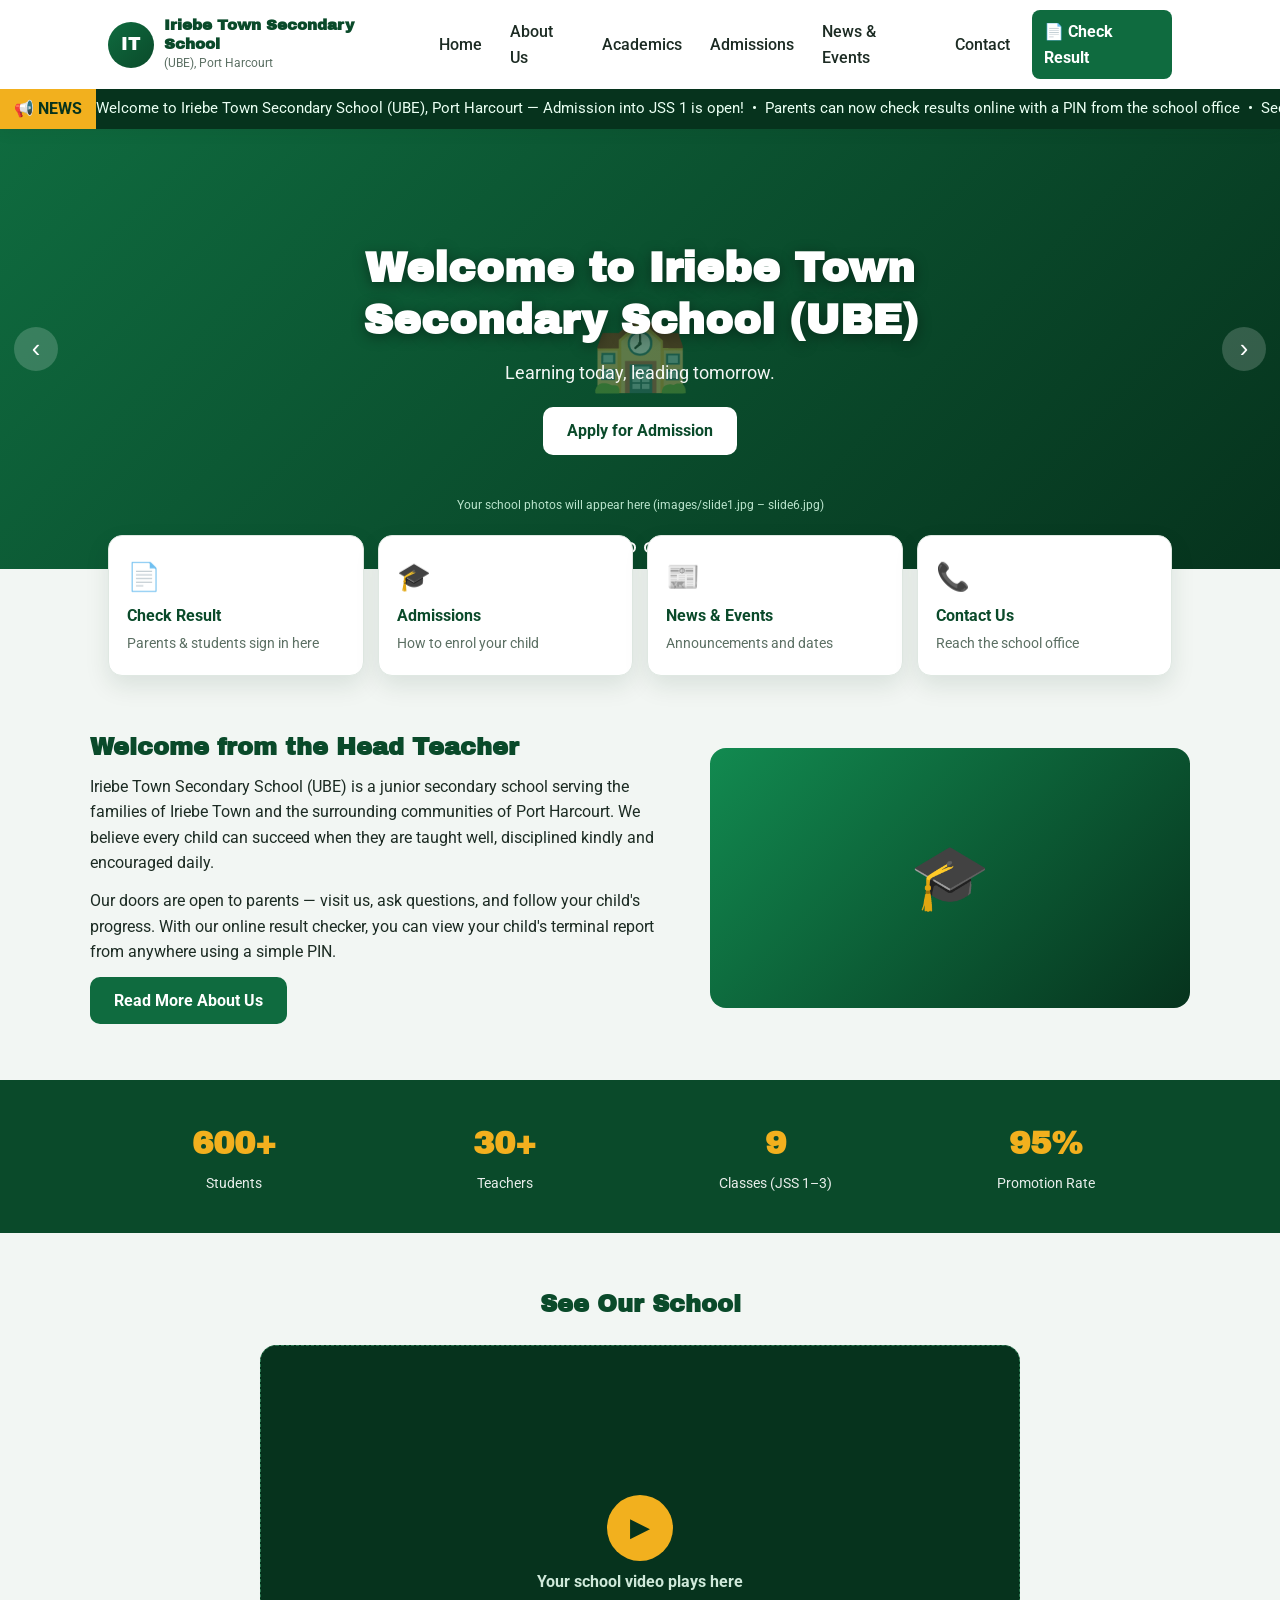
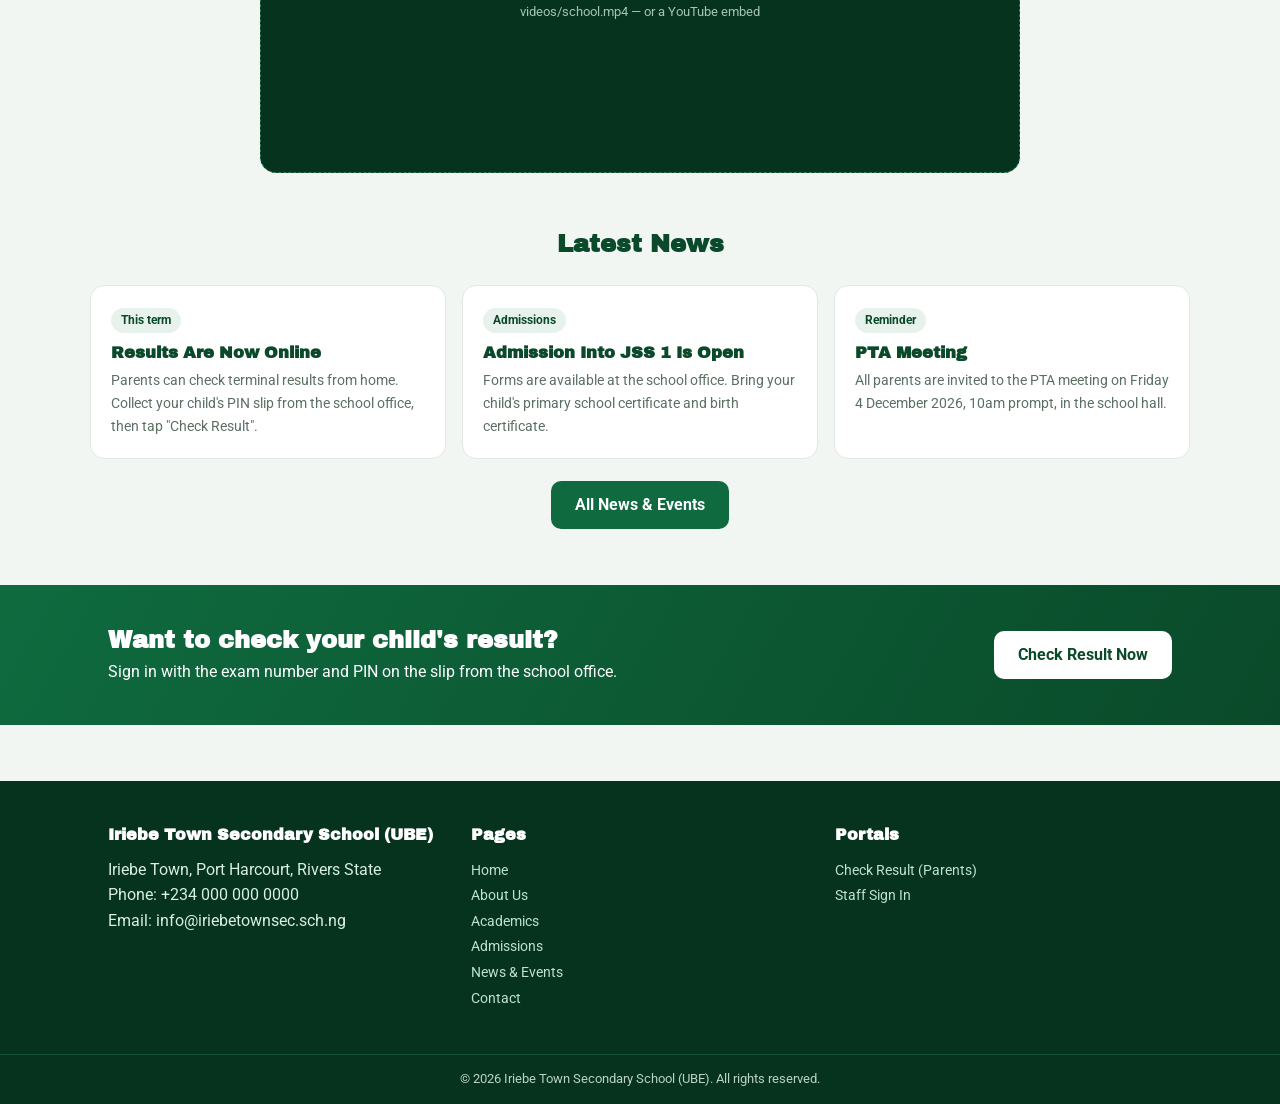
==== index.html @ 444a27a3 "Add files via upload" ====
<!DOCTYPE html>
<html lang="en">
<head>
<meta charset="UTF-8">
<meta name="viewport" content="width=device-width, initial-scale=1.0">
<title>Iriebe Town Secondary School (UBE) — Website Preview</title>
<link href="https://fonts.googleapis.com/css2?family=Archivo+Black&family=Roboto:wght@400;500;700&display=swap" rel="stylesheet">
<style>
  :root{
    --green:#0f6b3f; --green-dark:#0a4a2a; --green-deep:#06331d;
    --gold:#f2b01e; --ink:#1c2b23; --bg:#f2f6f3; --card:#ffffff;
    --muted:#5b6f63; --line:#dfe8e2;
  }
  *{margin:0;padding:0;box-sizing:border-box}
  html{scroll-behavior:smooth}
  body{font-family:'Roboto',sans-serif;background:var(--bg);color:var(--ink);line-height:1.6}
  img{max-width:100%}
  .wrap{max-width:1100px;margin:0 auto;padding:0 18px}
  h1,h2,h3,.brand-name strong{font-family:'Archivo Black',sans-serif;line-height:1.25}
  .btn{display:inline-block;background:var(--green);color:#fff;text-decoration:none;padding:11px 24px;border-radius:10px;font-weight:700;border:none;cursor:pointer;font-size:1rem;transition:.2s}
  .btn:hover{background:var(--green-dark);transform:translateY(-1px)}
  .btn-light{background:#fff;color:var(--green-dark)}
  .btn-light:hover{background:var(--gold);color:var(--green-deep)}
  .center{text-align:center}

  /* ---------- HEADER ---------- */
  .site-header{position:sticky;top:0;z-index:50;background:#fff;box-shadow:0 2px 14px rgba(6,51,29,.10)}
  .header-row{display:flex;align-items:center;justify-content:space-between;gap:14px;padding-top:10px;padding-bottom:10px}
  .brand{display:flex;align-items:center;gap:10px;text-decoration:none;color:var(--ink)}
  .brand-logo{width:46px;height:46px;border-radius:50%;background:linear-gradient(135deg,var(--green),var(--green-dark));display:flex;align-items:center;justify-content:center;color:#fff;font-family:'Archivo Black';font-size:1.1rem;flex:0 0 46px}
  .brand-name{display:flex;flex-direction:column}
  .brand-name strong{font-size:.95rem;color:var(--green-dark)}
  .brand-name span{font-size:.72rem;color:var(--muted)}

  /* three lines button */
  .nav-toggle{display:none;width:44px;height:44px;border:1px solid var(--line);border-radius:10px;background:#fff;cursor:pointer;padding:11px 10px}
  .nav-toggle span{display:block;height:3px;background:var(--green-dark);border-radius:3px;margin:5px 0;transition:.3s}
  .nav-toggle.open span:nth-child(1){transform:translateY(8px) rotate(45deg)}
  .nav-toggle.open span:nth-child(2){opacity:0}
  .nav-toggle.open span:nth-child(3){transform:translateY(-8px) rotate(-45deg)}

  .site-nav ul{display:flex;list-style:none;gap:4px;align-items:center}
  .site-nav a{display:block;text-decoration:none;color:var(--ink);font-weight:500;padding:9px 12px;border-radius:8px;transition:.15s}
  .site-nav a:hover{background:#e8f2ec;color:var(--green-dark)}
  .site-nav a.active{color:var(--green);font-weight:700}
  .site-nav a.nav-result{background:var(--green);color:#fff;font-weight:700;margin-left:6px}
  .site-nav a.nav-result:hover{background:var(--green-dark)}

  @media (max-width:920px){
    .nav-toggle{display:block}
    .site-nav{position:absolute;left:0;right:0;top:100%;background:#fff;border-top:1px solid var(--line);
      box-shadow:0 18px 30px rgba(6,51,29,.15);display:none}
    .site-nav.open{display:block}
    .site-nav ul{flex-direction:column;align-items:stretch;padding:10px 14px 16px}
    .site-nav a{padding:13px 12px;border-bottom:1px solid #eef3f0;font-size:1.05rem}
    .site-nav a.nav-result{margin:10px 0 0;text-align:center}
  }

  /* ---------- TICKER ---------- */
  .ticker{display:flex;align-items:center;background:var(--green-deep);color:#eafff3;overflow:hidden}
  .ticker-label{background:var(--gold);color:var(--green-deep);font-weight:700;padding:7px 14px;flex:0 0 auto}
  .ticker-track{white-space:nowrap;overflow:hidden;flex:1}
  .ticker-track span{display:inline-block;padding:7px 0;animation:tick 26s linear infinite;font-size:.92rem}
  @keyframes tick{0%{transform:translateX(100%)}100%{transform:translateX(-100%)}}

  /* ---------- SLIDER ---------- */
  .slider{position:relative;height:440px;overflow:hidden}
  .slide{position:absolute;inset:0;opacity:0;transition:opacity .8s;display:flex;align-items:center;justify-content:center;text-align:center}
  .slide.is-on{opacity:1;z-index:2}
  .slide .ph{position:absolute;inset:0;display:flex;align-items:center;justify-content:center;font-size:5rem;opacity:.35}
  .slide:nth-child(1){background:linear-gradient(135deg,#0f6b3f,#06331d)}
  .slide:nth-child(2){background:linear-gradient(135deg,#128a50,#0a4a2a)}
  .slide:nth-child(3){background:linear-gradient(135deg,#0a4a2a,#06331d)}
  .slide:nth-child(4){background:linear-gradient(135deg,#16a35e,#0f6b3f)}
  .slide:nth-child(5){background:linear-gradient(135deg,#0f6b3f,#0a4a2a)}
  .slide:nth-child(6){background:linear-gradient(135deg,#06331d,#0f6b3f)}
  .slide-caption{position:relative;z-index:3;color:#fff;padding:0 22px;max-width:760px}
  .slide-caption h1{font-size:clamp(1.5rem,4vw,2.6rem);text-shadow:0 3px 14px rgba(0,0,0,.4)}
  .slide-caption p{margin:12px 0 20px;font-size:1.1rem;opacity:.95}
  .slide-hint{position:absolute;bottom:54px;left:0;right:0;text-align:center;color:#d9ffe9;font-size:.72rem;z-index:3;opacity:.85}
  .slide-prev,.slide-next{position:absolute;top:50%;transform:translateY(-50%);z-index:4;width:44px;height:44px;border-radius:50%;border:none;background:rgba(255,255,255,.18);color:#fff;font-size:1.6rem;cursor:pointer}
  .slide-prev:hover,.slide-next:hover{background:rgba(255,255,255,.35)}
  .slide-prev{left:14px}.slide-next{right:14px}
  .slide-dots{position:absolute;bottom:16px;left:0;right:0;display:flex;gap:8px;justify-content:center;z-index:4}
  .slide-dots button{width:11px;height:11px;border-radius:50%;border:2px solid #fff;background:transparent;cursor:pointer}
  .slide-dots button.on{background:var(--gold);border-color:var(--gold)}

  /* ---------- QUICK ACTIONS ---------- */
  .quick-actions{display:grid;grid-template-columns:repeat(auto-fit,minmax(220px,1fr));gap:14px;margin:-34px auto 0;position:relative;z-index:5}
  .qa-card{background:var(--card);border:1px solid var(--line);border-radius:14px;padding:20px 18px;text-decoration:none;color:var(--ink);display:flex;flex-direction:column;gap:4px;box-shadow:0 10px 24px rgba(6,51,29,.10);transition:.2s}
  .qa-card:hover{transform:translateY(-4px);border-color:var(--green)}
  .qa-icon{font-size:1.7rem}
  .qa-card strong{color:var(--green-dark)}
  .qa-card span:last-child{font-size:.85rem;color:var(--muted)}

  /* ---------- SECTIONS ---------- */
  .section{padding:56px 0}
  .section-title{text-align:center;color:var(--green-dark);margin-bottom:26px;font-size:1.5rem}
  .two-col{display:grid;grid-template-columns:1.1fr .9fr;gap:34px;align-items:center}
  @media(max-width:820px){.two-col{grid-template-columns:1fr}}
  .col-text h2{color:var(--green-dark);margin-bottom:12px}
  .col-text p{margin-bottom:12px}
  .col-media{background:linear-gradient(135deg,#128a50,#06331d);border-radius:16px;min-height:260px;display:flex;align-items:center;justify-content:center;font-size:4rem;color:#fff}

  .stats-band{background:var(--green-dark);color:#fff;padding:38px 0}
  .stats-grid{display:grid;grid-template-columns:repeat(auto-fit,minmax(160px,1fr));gap:18px;text-align:center}
  .stat b{display:block;font-family:'Archivo Black';font-size:2rem;color:var(--gold)}
  .stat span{font-size:.9rem;opacity:.9}

  .video-box{max-width:760px;margin:0 auto;background:#06331d;border-radius:16px;aspect-ratio:16/9;display:flex;flex-direction:column;align-items:center;justify-content:center;color:#cfe9da;gap:8px;border:1px dashed #2c7a52}
  .video-box .play{width:66px;height:66px;border-radius:50%;background:var(--gold);color:var(--green-deep);display:flex;align-items:center;justify-content:center;font-size:1.6rem}

  .news-grid{display:grid;grid-template-columns:repeat(auto-fit,minmax(260px,1fr));gap:16px;margin-bottom:22px}
  .news-card{background:var(--card);border:1px solid var(--line);border-radius:14px;padding:20px}
  .news-date{display:inline-block;background:#e8f2ec;color:var(--green-dark);font-size:.75rem;font-weight:700;padding:3px 10px;border-radius:20px;margin-bottom:10px}
  .news-card h3{color:var(--green-dark);font-size:1.02rem;margin-bottom:6px}
  .news-card p{font-size:.9rem;color:var(--muted)}

  .cta-band{background:linear-gradient(120deg,var(--green),var(--green-dark));color:#fff;padding:40px 0}
  .cta-row{display:flex;flex-wrap:wrap;align-items:center;justify-content:space-between;gap:18px}
  .cta-row h2{margin-bottom:4px}

  /* ---------- INNER PAGES ---------- */
  .page-hero{background:linear-gradient(135deg,var(--green),var(--green-deep));color:#fff;padding:52px 0;text-align:center}
  .page-hero h1{font-size:clamp(1.4rem,3.4vw,2.1rem)}
  .page-hero p{opacity:.92;margin-top:8px}
  .card{background:var(--card);border:1px solid var(--line);border-radius:14px;padding:24px;margin-bottom:16px}
  .card h3{color:var(--green-dark);margin-bottom:8px}
  .grid-3{display:grid;grid-template-columns:repeat(auto-fit,minmax(250px,1fr));gap:16px}
  .list-check{list-style:none}
  .list-check li{padding:7px 0 7px 30px;position:relative;border-bottom:1px dashed var(--line)}
  .list-check li::before{content:"✔";position:absolute;left:0;color:var(--green);font-weight:700}
  .step{display:flex;gap:14px;margin-bottom:16px}
  .step b{flex:0 0 38px;height:38px;border-radius:50%;background:var(--green);color:#fff;display:flex;align-items:center;justify-content:center;font-family:'Archivo Black'}
  .form-row{margin-bottom:12px}
  .form-row label{display:block;font-weight:700;font-size:.85rem;margin-bottom:4px;color:var(--green-dark)}
  .form-row input,.form-row textarea,.form-row select{width:100%;padding:11px 12px;border:1px solid var(--line);border-radius:10px;font:inherit;background:#fff}
  .form-row input:focus,.form-row textarea:focus{outline:2px solid var(--green)}

  /* ---------- RESULT DEMO ---------- */
  .demo-badge{display:inline-block;background:var(--gold);color:var(--green-deep);font-weight:700;font-size:.72rem;padding:3px 12px;border-radius:20px;letter-spacing:.06em;margin-bottom:10px}
  .login-card{max-width:430px;margin:0 auto;background:#fff;border:1px solid var(--line);border-radius:16px;padding:30px;box-shadow:0 14px 34px rgba(6,51,29,.12)}
  .login-card h2{color:var(--green-dark);text-align:center;margin-bottom:4px}
  .login-card .sub{text-align:center;color:var(--muted);font-size:.88rem;margin-bottom:18px}
  .tabs{display:flex;background:#e8f2ec;border-radius:10px;padding:4px;margin-bottom:18px}
  .tabs button{flex:1;border:none;background:transparent;padding:9px;border-radius:8px;font-weight:700;cursor:pointer;color:var(--muted)}
  .tabs button.on{background:#fff;color:var(--green-dark);box-shadow:0 2px 6px rgba(0,0,0,.08)}

  .slip{max-width:760px;margin:0 auto;background:#fff;border:1px solid var(--line);border-radius:10px;padding:34px;box-shadow:0 14px 34px rgba(6,51,29,.10)}
  .slip-head{text-align:center;border-bottom:3px double var(--green-dark);padding-bottom:14px;margin-bottom:14px}
  .slip-head .logo{width:58px;height:58px;border-radius:50%;background:linear-gradient(135deg,var(--green),var(--green-dark));color:#fff;display:flex;align-items:center;justify-content:center;font-family:'Archivo Black';margin:0 auto 8px}
  .slip-head h2{color:var(--green-dark);font-size:1.15rem}
  .slip-head p{font-size:.82rem;color:var(--muted)}
  .slip-meta{display:flex;flex-wrap:wrap;gap:6px 26px;font-size:.92rem;margin-bottom:14px}
  .slip table{width:100%;border-collapse:collapse;font-size:.9rem}
  .slip th,.slip td{border:1px solid var(--line);padding:8px 9px;text-align:center}
  .slip th{background:var(--green-dark);color:#fff;font-weight:700}
  .slip td.subj{text-align:left}
  .grade{font-weight:700;border-radius:6px;padding:2px 9px;color:#fff;font-size:.8rem}
  .gA{background:#0f6b3f}.gB{background:#2c8a4d}.gC{background:#c9930a}.gE{background:#d97b29}.gF{background:#c0392b}
  .slip-total td{background:#eef6f1;font-weight:700}
  .slip-key{font-size:.72rem;color:var(--muted);margin-top:10px}
  .slip-sig{display:flex;justify-content:space-between;gap:18px;margin-top:52px;text-align:center;font-size:.8rem}
  .slip-sig div{flex:1}
  .slip-sig i{display:block;border-top:1px solid #333;margin-bottom:4px}
  .pdf-note{max-width:760px;margin:14px auto 0;background:#fff8e6;border:1px solid #f0d98c;color:#7a5b00;border-radius:10px;padding:12px 16px;font-size:.85rem}

  /* ---------- FOOTER ---------- */
  .site-footer{background:var(--green-deep);color:#d9efe2;margin-top:56px}
  .footer-grid{display:grid;grid-template-columns:repeat(auto-fit,minmax(230px,1fr));gap:26px;padding:44px 18px}
  .site-footer h3{color:#fff;font-size:1rem;margin-bottom:12px}
  .footer-links{list-style:none}
  .footer-links a{color:#bfe3cf;text-decoration:none;font-size:.9rem}
  .footer-links a:hover{color:var(--gold)}
  .site-footer a{color:#bfe3cf}
  .footer-base{border-top:1px solid #14573a;padding:14px 18px;text-align:center;font-size:.8rem;opacity:.85}

  .page{display:none}
  .page.on{display:block;animation:fade .35s}
  @keyframes fade{from{opacity:0;transform:translateY(8px)}to{opacity:1;transform:none}}

  @media print{
    .site-header,.site-footer,.cta-band,.no-print,.page-hero,.login-card,.pdf-note{display:none!important}
    body{background:#fff}
    .slip{box-shadow:none;border:none}
  }
</style>
</head>
<body>

<!-- ================= HEADER + MENU ================= -->
<header class="site-header">
  <div class="wrap header-row">
    <a class="brand" href="#home" onclick="go('home');return false;">
      <span class="brand-logo">IT</span>
      <span class="brand-name"><strong>Iriebe Town Secondary School</strong><span>(UBE), Port Harcourt</span></span>
    </a>
    <button class="nav-toggle" id="navToggle" aria-label="Open menu"><span></span><span></span><span></span></button>
    <nav class="site-nav" id="siteNav">
      <ul>
        <li><a href="#home" data-pg="home" onclick="go('home');return false;">Home</a></li>
        <li><a href="#about" data-pg="about" onclick="go('about');return false;">About Us</a></li>
        <li><a href="#academics" data-pg="academics" onclick="go('academics');return false;">Academics</a></li>
        <li><a href="#admissions" data-pg="admissions" onclick="go('admissions');return false;">Admissions</a></li>
        <li><a href="#news" data-pg="news" onclick="go('news');return false;">News &amp; Events</a></li>
        <li><a href="#contact" data-pg="contact" onclick="go('contact');return false;">Contact</a></li>
        <li><a class="nav-result" href="#result" onclick="go('result');return false;">📄 Check Result</a></li>
      </ul>
    </nav>
  </div>
  <div class="ticker">
    <span class="ticker-label">📢 NEWS</span>
    <div class="ticker-track"><span>Welcome to Iriebe Town Secondary School (UBE), Port Harcourt — Admission into JSS 1 is open! &nbsp;•&nbsp; Parents can now check results online with a PIN from the school office &nbsp;•&nbsp; Second term begins Monday 12 January 2027 &nbsp;•&nbsp; PTA meeting holds Friday 4 December 2026, 10am prompt.</span></div>
  </div>
</header>

<!-- ================= PAGE: HOME ================= -->
<main class="page on" id="pg-home">
  <section class="slider" id="slider">
    <div class="slide is-on"><div class="ph">🏫</div>
      <div class="slide-caption"><h1>Welcome to Iriebe Town Secondary School (UBE)</h1><p>Learning today, leading tomorrow.</p><a class="btn btn-light" href="#" onclick="go('admissions');return false;">Apply for Admission</a></div>
    </div>
    <div class="slide"><div class="ph">📚</div>
      <div class="slide-caption"><h1>Quality Junior Secondary Education</h1><p>Caring teachers, disciplined students, strong results.</p><a class="btn btn-light" href="#" onclick="go('about');return false;">About Our School</a></div>
    </div>
    <div class="slide"><div class="ph">📄</div>
      <div class="slide-caption"><h1>Check Results Online</h1><p>Parents: sign in with your child's exam number and PIN.</p><a class="btn btn-light" href="#" onclick="go('result');return false;">Check Result</a></div>
    </div>
    <div class="slide"><div class="ph">🧒🏾</div>
      <div class="slide-caption"><h1>Every Child Matters</h1><p>A safe, friendly place to learn and grow.</p><a class="btn btn-light" href="#" onclick="go('academics');return false;">Our Classes</a></div>
    </div>
    <div class="slide"><div class="ph">📰</div>
      <div class="slide-caption"><h1>News &amp; Events</h1><p>See what is happening in school this term.</p><a class="btn btn-light" href="#" onclick="go('news');return false;">Latest News</a></div>
    </div>
    <div class="slide"><div class="ph">📞</div>
      <div class="slide-caption"><h1>Talk to Us</h1><p>Questions? Visit or message the school office.</p><a class="btn btn-light" href="#" onclick="go('contact');return false;">Contact Us</a></div>
    </div>
    <button class="slide-prev" onclick="slideMove(-1)">‹</button>
    <button class="slide-next" onclick="slideMove(1)">›</button>
    <div class="slide-hint">Your school photos will appear here (images/slide1.jpg – slide6.jpg)</div>
    <div class="slide-dots" id="dots"></div>
  </section>

  <section class="quick-actions wrap">
    <a class="qa-card" href="#" onclick="go('result');return false;"><span class="qa-icon">📄</span><strong>Check Result</strong><span>Parents &amp; students sign in here</span></a>
    <a class="qa-card" href="#" onclick="go('admissions');return false;"><span class="qa-icon">🎓</span><strong>Admissions</strong><span>How to enrol your child</span></a>
    <a class="qa-card" href="#" onclick="go('news');return false;"><span class="qa-icon">📰</span><strong>News &amp; Events</strong><span>Announcements and dates</span></a>
    <a class="qa-card" href="#" onclick="go('contact');return false;"><span class="qa-icon">📞</span><strong>Contact Us</strong><span>Reach the school office</span></a>
  </section>

  <section class="section wrap two-col">
    <div class="col-text">
      <h2>Welcome from the Head Teacher</h2>
      <p>Iriebe Town Secondary School (UBE) is a junior secondary school serving the families of Iriebe Town and the surrounding communities of Port Harcourt. We believe every child can succeed when they are taught well, disciplined kindly and encouraged daily.</p>
      <p>Our doors are open to parents — visit us, ask questions, and follow your child's progress. With our online result checker, you can view your child's terminal report from anywhere using a simple PIN.</p>
      <a class="btn" href="#" onclick="go('about');return false;">Read More About Us</a>
    </div>
    <div class="col-media">🎓</div>
  </section>

  <section class="stats-band">
    <div class="wrap stats-grid">
      <div class="stat"><b>600+</b><span>Students</span></div>
      <div class="stat"><b>30+</b><span>Teachers</span></div>
      <div class="stat"><b>9</b><span>Classes (JSS 1–3)</span></div>
      <div class="stat"><b>95%</b><span>Promotion Rate</span></div>
    </div>
  </section>

  <section class="section wrap">
    <h2 class="section-title">See Our School</h2>
    <div class="video-box"><div class="play">▶</div><b>Your school video plays here</b><span style="font-size:.8rem;opacity:.8">videos/school.mp4 — or a YouTube embed</span></div>
  </section>

  <section class="section wrap" style="padding-top:0">
    <h2 class="section-title">Latest News</h2>
    <div class="news-grid">
      <article class="news-card"><span class="news-date">This term</span><h3>Results Are Now Online</h3><p>Parents can check terminal results from home. Collect your child's PIN slip from the school office, then tap "Check Result".</p></article>
      <article class="news-card"><span class="news-date">Admissions</span><h3>Admission Into JSS 1 Is Open</h3><p>Forms are available at the school office. Bring your child's primary school certificate and birth certificate.</p></article>
      <article class="news-card"><span class="news-date">Reminder</span><h3>PTA Meeting</h3><p>All parents are invited to the PTA meeting on Friday 4 December 2026, 10am prompt, in the school hall.</p></article>
    </div>
    <p class="center"><a class="btn" href="#" onclick="go('news');return false;">All News &amp; Events</a></p>
  </section>

  <section class="cta-band">
    <div class="wrap cta-row">
      <div><h2>Want to check your child's result?</h2><p>Sign in with the exam number and PIN on the slip from the school office.</p></div>
      <a class="btn btn-light" href="#" onclick="go('result');return false;">Check Result Now</a>
    </div>
  </section>
</main>

<!-- ================= PAGE: ABOUT ================= -->
<main class="page" id="pg-about">
  <div class="page-hero"><h1>About Our School</h1><p>Who we are and what we stand for</p></div>
  <section class="section wrap">
    <div class="card"><h3>🏫 Our Story</h3><p>Iriebe Town Secondary School (UBE) is a public junior secondary school in Iriebe Town, Port Harcourt, Rivers State, established under the Universal Basic Education programme. We serve JSS 1 to JSS 3 and prepare our students for the Basic Education Certificate Examination (BECE) and senior secondary education.</p></div>
    <div class="grid-3">
      <div class="card"><h3>🎯 Our Mission</h3><p>To give every child a solid foundation in learning, character and skills, regardless of background.</p></div>
      <div class="card"><h3>👁️ Our Vision</h3><p>A school where every child in our community is educated, confident and ready for the future.</p></div>
      <div class="card"><h3>💚 Our Values</h3><p>Discipline, hard work, honesty, respect and service to our community.</p></div>
    </div>
    <div class="card"><h3>👩🏾‍🏫 Our Teachers</h3><p>Our dedicated teachers are qualified, caring and committed to every child's progress. Class sizes are kept manageable so no child is left behind.</p></div>
  </section>
</main>

<!-- ================= PAGE: ACADEMICS ================= -->
<main class="page" id="pg-academics">
  <div class="page-hero"><h1>Academics</h1><p>Classes and subjects we offer</p></div>
  <section class="section wrap">
    <div class="grid-3">
      <div class="card"><h3>JSS 1</h3><p>Foundation year — settling into secondary school life with strong basics in English, Mathematics and Science.</p></div>
      <div class="card"><h3>JSS 2</h3><p>Building year — deeper subject knowledge and the start of vocational and business studies.</p></div>
      <div class="card"><h3>JSS 3</h3><p>Final year — intensive preparation for the BECE and guidance into senior secondary school.</p></div>
    </div>
    <div class="card"><h3>📚 Subjects</h3>
      <ul class="list-check">
        <li>English Language &nbsp;·&nbsp; Mathematics &nbsp;·&nbsp; Basic Science &nbsp;·&nbsp; Basic Technology</li>
        <li>Social Studies &nbsp;·&nbsp; Civic Education &nbsp;·&nbsp; Agricultural Science</li>
        <li>Business Studies &nbsp;·&nbsp; Computer Studies (ICT)</li>
        <li>Cultural &amp; Creative Arts &nbsp;·&nbsp; Christian Religious Studies</li>
        <li>Physical &amp; Health Education &nbsp;·&nbsp; Home Economics &nbsp;·&nbsp; French</li>
      </ul>
    </div>
  </section>
</main>

<!-- ================= PAGE: ADMISSIONS ================= -->
<main class="page" id="pg-admissions">
  <div class="page-hero"><h1>Admissions</h1><p>How to enrol your child into JSS 1</p></div>
  <section class="section wrap" style="max-width:820px">
    <div class="card">
      <div class="step"><b>1</b><div><strong>Get the form</strong><p>Collect the admission form from the school office (weekdays, 8am–2pm).</p></div></div>
      <div class="step"><b>2</b><div><strong>Bring the documents</strong><p>Primary school certificate, birth certificate, and two passport photographs.</p></div></div>
      <div class="step"><b>3</b><div><strong>Placement test</strong><p>Your child sits a short placement test in English and Mathematics.</p></div></div>
      <div class="step"><b>4</b><div><strong>Enrolment</strong><p>Successful candidates complete registration and receive their exam number — which also works on this website's result checker.</p></div></div>
    </div>
    <div class="card"><h3>❓ Questions?</h3><p>Visit the school office or use the <a href="#" onclick="go('contact');return false;">Contact page</a> — we are happy to help.</p></div>
  </section>
</main>

<!-- ================= PAGE: NEWS ================= -->
<main class="page" id="pg-news">
  <div class="page-hero"><h1>News &amp; Events</h1><p>Announcements from the school</p></div>
  <section class="section wrap">
    <div class="news-grid">
      <article class="news-card"><span class="news-date">25 Nov 2026</span><h3>Results Are Now Online</h3><p>Parents can now check terminal results from home. Collect your child's PIN slip from the school office, then tap "Check Result".</p></article>
      <article class="news-card"><span class="news-date">4 Dec 2026</span><h3>PTA Meeting</h3><p>All parents are invited on Friday 4 December 2026, 10am prompt, in the school hall. First term reports will be discussed.</p></article>
      <article class="news-card"><span class="news-date">18 Dec 2026</span><h3>End of Term Party</h3><p>Students close for the term on Friday 18 December with a small celebration. School resumes Monday 12 January 2027.</p></article>
      <article class="news-card"><span class="news-date">Admissions</span><h3>JSS 1 Admission Open</h3><p>Forms are available at the school office. See the Admissions page for the steps and required documents.</p></article>
      <article class="news-card"><span class="news-date">Sports</span><h3>Inter-House Sports</h3><p>Our annual inter-house sports holds early second term. Parents are welcome to come and cheer the houses!</p></article>
      <article class="news-card"><span class="news-date">Reminder</span><h3>School Fees</h3><p>Please pay all approved levies at the bursary and keep your receipts safe.</p></article>
    </div>
  </section>
</main>

<!-- ================= PAGE: CONTACT ================= -->
<main class="page" id="pg-contact">
  <div class="page-hero"><h1>Contact Us</h1><p>We would love to hear from you</p></div>
  <section class="section wrap two-col" style="align-items:start">

    <div class="col-text">
      <div class="card"><h3>📍 Visit Us</h3><p>Iriebe Town Secondary School (UBE)<br>Iriebe Town, Port Harcourt, Rivers State</p></div>
      <div class="card"><h3>📞 Call or Write</h3><p>Phone: +234 000 000 0000<br>Email: info@iriebetownsec.sch.ng<br>Office hours: Monday–Friday, 8:00am – 2:00pm</p></div>
      <div class="card"><h3>📄 Result PINs</h3><p>PIN slips for the online result checker are collected from the school office — bring your child's exam number.</p></div>
    </div>

    <div class="card">
      <h3>✉️ Send a Message</h3>
      <div class="form-row"><label>Your Name</label><input type="text" placeholder="e.g. Mrs. Amadi"></div>
      <div class="form-row"><label>Phone or Email</label><input type="text" placeholder="How do we reply you?"></div>
      <div class="form-row"><label>Message</label><textarea rows="4" placeholder="Type your message here…"></textarea></div>
      <button class="btn" style="width:100%" onclick="alert('On the live website this message goes to the school office email.');">Send Message</button>
    </div>
  </section>
</main>

<!-- ================= PAGE: CHECK RESULT (demo) ================= -->
<main class="page" id="pg-result">
  <div class="page-hero"><h1>Check Result</h1><p>Parents &amp; students — sign in with exam number and PIN</p></div>
  <section class="section wrap">

    <div class="login-card" id="loginCard">
      <p class="center"><span class="demo-badge">DEMO PREVIEW</span></p>
      <h2>Result Portal</h2>
      <p class="sub">Iriebe Town Secondary School (UBE)</p>
      <div class="tabs">
        <button class="on" type="button">🎓 Student / Parent</button>
        <button type="button" onclick="alert('Staff sign in: teachers and the school admin use this tab on the live portal.');">👔 Staff</button>
      </div>
      <div class="form-row"><label>Exam Number</label><input type="text" id="demoExam" value="ITSS/2026/014"></div>
      <div class="form-row"><label>PIN</label><input type="text" id="demoPin" value="4821-7356"></div>
      <button class="btn" style="width:100%" onclick="demoLogin()">View Result</button>
      <p class="sub" style="margin:14px 0 0">On the live website, the school generates a PIN for each student when the PDF results are uploaded — the parent collects it from the office.</p>
    </div>

    <div id="slipView" style="display:none">
      <div class="slip">
        <div class="slip-head">
          <span class="logo">IT</span>
          <h2>Iriebe Town Secondary School (UBE), Port Harcourt</h2>
          <p>TERMINAL REPORT SHEET — First Term, 2026/2027 Session</p>
        </div>
        <div class="slip-meta">
          <span>Name: <b>Chidera Okonkwo</b></span>
          <span>Exam No: <b>ITSS/2026/014</b></span>
          <span>Class: <b>JSS 2A</b></span>
          <span>Position: <b>5th of 38</b></span>
        </div>
        <table>
          <thead><tr><th style="text-align:left">Subject</th><th>CA 1 /20</th><th>CA 2 /20</th><th>Exam /60</th><th>Total /100</th><th>Grade</th><th>Remark</th></tr></thead>
          <tbody>
            <tr><td class="subj">English Language</td><td>16</td><td>15</td><td>44</td><td><b>75</b></td><td><span class="grade gA">A</span></td><td>Excellent</td></tr>
            <tr><td class="subj">Mathematics</td><td>14</td><td>13</td><td>41</td><td><b>68</b></td><td><span class="grade gB">B</span></td><td>Very Good</td></tr>
            <tr><td class="subj">Basic Science</td><td>15</td><td>16</td><td>40</td><td><b>71</b></td><td><span class="grade gA">A</span></td><td>Excellent</td></tr>
            <tr><td class="subj">Social Studies</td><td>13</td><td>14</td><td>36</td><td><b>63</b></td><td><span class="grade gB">B</span></td><td>Very Good</td></tr>
            <tr><td class="subj">Basic Technology</td><td>12</td><td>13</td><td>33</td><td><b>58</b></td><td><span class="grade gC">C</span></td><td>Credit</td></tr>
            <tr><td class="subj">Business Studies</td><td>14</td><td>12</td><td>38</td><td><b>64</b></td><td><span class="grade gB">B</span></td><td>Very Good</td></tr>
            <tr><td class="subj">Computer Studies (ICT)</td><td>17</td><td>16</td><td>49</td><td><b>82</b></td><td><span class="grade gA">A</span></td><td>Excellent</td></tr>
            <tr><td class="subj">Agricultural Science</td><td>11</td><td>12</td><td>30</td><td><b>53</b></td><td><span class="grade gC">C</span></td><td>Credit</td></tr>
            <tr><td class="subj">Civic Education</td><td>13</td><td>14</td><td>35</td><td><b>62</b></td><td><span class="grade gB">B</span></td><td>Very Good</td></tr>
            <tr><td class="subj">Christian Religious Studies</td><td>15</td><td>15</td><td>42</td><td><b>72</b></td><td><span class="grade gA">A</span></td><td>Excellent</td></tr>
            <tr><td class="subj">Physical &amp; Health Education</td><td>10</td><td>11</td><td>27</td><td><b>48</b></td><td><span class="grade gE">E</span></td><td>Pass</td></tr>
            <tr><td class="subj">Cultural &amp; Creative Arts</td><td>12</td><td>12</td><td>31</td><td><b>55</b></td><td><span class="grade gC">C</span></td><td>Credit</td></tr>
            <tr class="slip-total"><td class="subj">Overall</td><td colspan="3"></td><td><b>771 / 1200</b></td><td><span class="grade gB">B</span></td><td>Average: 64.3%</td></tr>
          </tbody>
        </table>
        <p class="slip-key">Grading: A = 70–100 (Excellent) · B = 60–69 (Very Good) · C = 50–59 (Credit) · D = 45–49 (Merit) · E = 40–44 (Pass) · F = Below 40 (Fail). CA 1 + CA 2 + Exam = 100.</p>
        <div class="slip-sig"><div><i></i>Class Teacher</div><div><i></i>Principal</div><div><i></i>Date</div></div>
      </div>

      <div class="pdf-note no-print">📁 <b>On the live website:</b> this is where the student's <b>actual PDF result</b> appears — the same file the school uploaded into the class folder — ready to view, download or print. Nobody else can open it without this student's PIN.</div>

      <p class="center no-print" style="margin-top:18px">
        <button class="btn" onclick="window.print()">🖨️ Print Result</button>
        <button class="btn btn-light" style="border:1px solid var(--green);margin-left:8px" onclick="demoLogout()">Sign Out</button>
      </p>
    </div>

  </section>
</main>

<!-- ================= FOOTER ================= -->
<footer class="site-footer">
  <div class="wrap footer-grid">
    <div>
      <h3>Iriebe Town Secondary School (UBE)</h3>
      <p>Iriebe Town, Port Harcourt, Rivers State</p>
      <p>Phone: +234 000 000 0000<br>Email: info@iriebetownsec.sch.ng</p>
    </div>
    <div>
      <h3>Pages</h3>
      <ul class="footer-links">
        <li><a href="#home" onclick="go('home');return false;">Home</a></li>
        <li><a href="#about" onclick="go('about');return false;">About Us</a></li>
        <li><a href="#academics" onclick="go('academics');return false;">Academics</a></li>
        <li><a href="#admissions" onclick="go('admissions');return false;">Admissions</a></li>
        <li><a href="#news" onclick="go('news');return false;">News &amp; Events</a></li>
        <li><a href="#contact" onclick="go('contact');return false;">Contact</a></li>
      </ul>
    </div>
    <div>
      <h3>Portals</h3>
      <ul class="footer-links">
        <li><a href="#result" onclick="go('result');return false;">Check Result (Parents)</a></li>
        <li><a href="#result" onclick="go('result');return false;">Staff Sign In</a></li>
      </ul>
    </div>
  </div>
  <div class="footer-base">© 2026 Iriebe Town Secondary School (UBE). All rights reserved.</div>
</footer>

<script>
/* ---------- three-lines menu ---------- */
var navToggle = document.getElementById('navToggle');
var siteNav   = document.getElementById('siteNav');
navToggle.addEventListener('click', function () {
  var open = siteNav.classList.toggle('open');
  navToggle.classList.toggle('open', open);
});

/* ---------- page routing (menu connects every page) ---------- */
function go(pg) {
  var pages = document.querySelectorAll('.page');
  for (var i = 0; i < pages.length; i++) pages[i].classList.remove('on');
  var el = document.getElementById('pg-' + pg);
  if (el) el.classList.add('on');
  var links = document.querySelectorAll('.site-nav a[data-pg]');
  for (var j = 0; j < links.length; j++)
    links[j].classList.toggle('active', links[j].getAttribute('data-pg') === pg);
  siteNav.classList.remove('open');
  navToggle.classList.remove('open');
  window.scrollTo(0, 0);
}

/* ---------- photo slider (auto + arrows + dots) ---------- */
var slides = document.querySelectorAll('#slider .slide');
var dotsBox = document.getElementById('dots');
var cur = 0, timer = null;
for (var s = 0; s < slides.length; s++) {
  (function (i) {
    var d = document.createElement('button');
    d.addEventListener('click', function () { showSlide(i); restart(); });
    dotsBox.appendChild(d);
  })(s);
}
function showSlide(i) {
  cur = (i + slides.length) % slides.length;
  for (var k = 0; k < slides.length; k++) slides[k].classList.toggle('is-on', k === cur);
  var ds = dotsBox.children;
  for (var m = 0; m < ds.length; m++) ds[m].classList.toggle('on', m === cur);
}
function slideMove(n) { showSlide(cur + n); restart(); }
function restart() { clearInterval(timer); timer = setInterval(function () { showSlide(cur + 1); }, 5000); }
showSlide(0); restart();

/* ---------- result checker demo ---------- */
function demoLogin() {
  var ex = document.getElementById('demoExam').value.trim();
  var pn = document.getElementById('demoPin').value.trim();
  if (!ex || !pn) { alert('Enter the exam number and PIN — they are pre-filled for this demo.'); return; }
  document.getElementById('loginCard').style.display = 'none';
  document.getElementById('slipView').style.display = 'block';
  window.scrollTo(0, 0);
}
function demoLogout() {
  document.getElementById('slipView').style.display = 'none';
  document.getElementById('loginCard').style.display = 'block';
  window.scrollTo(0, 0);
}
</script>
</body>
</html>
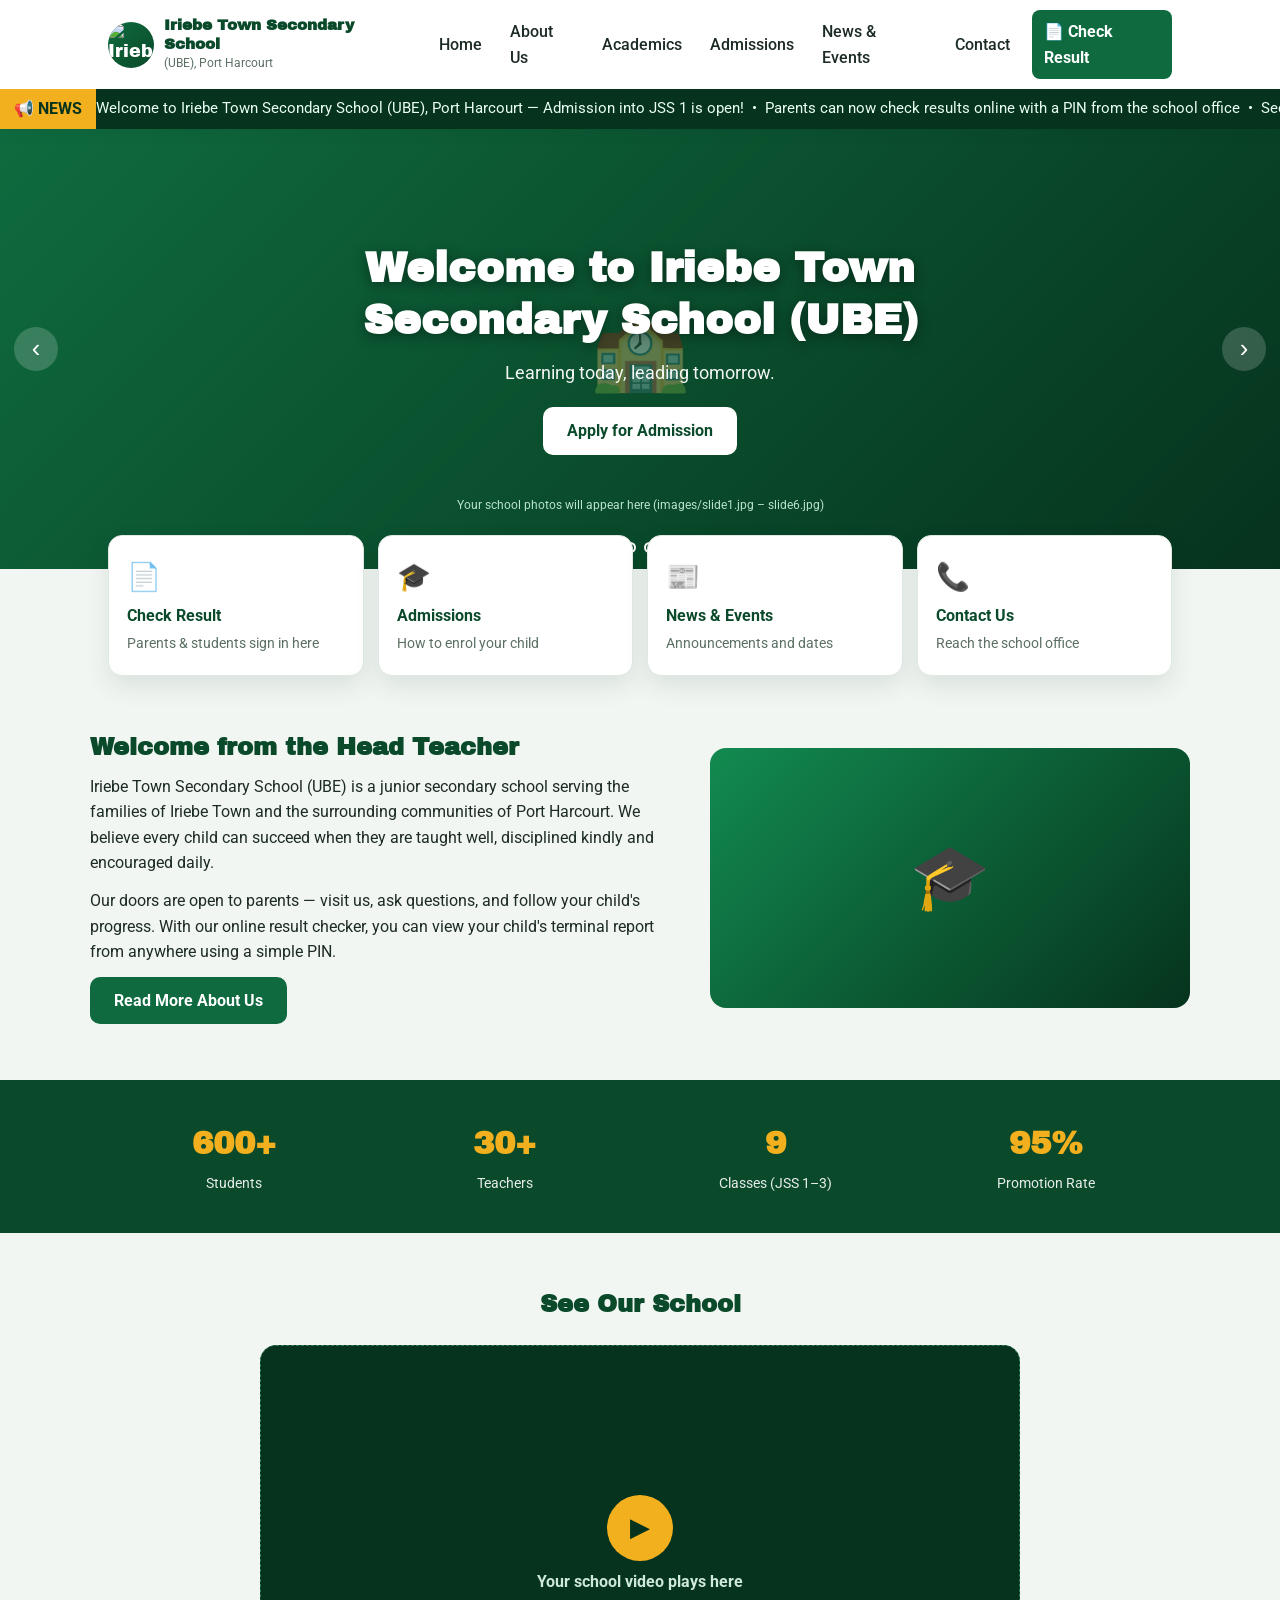
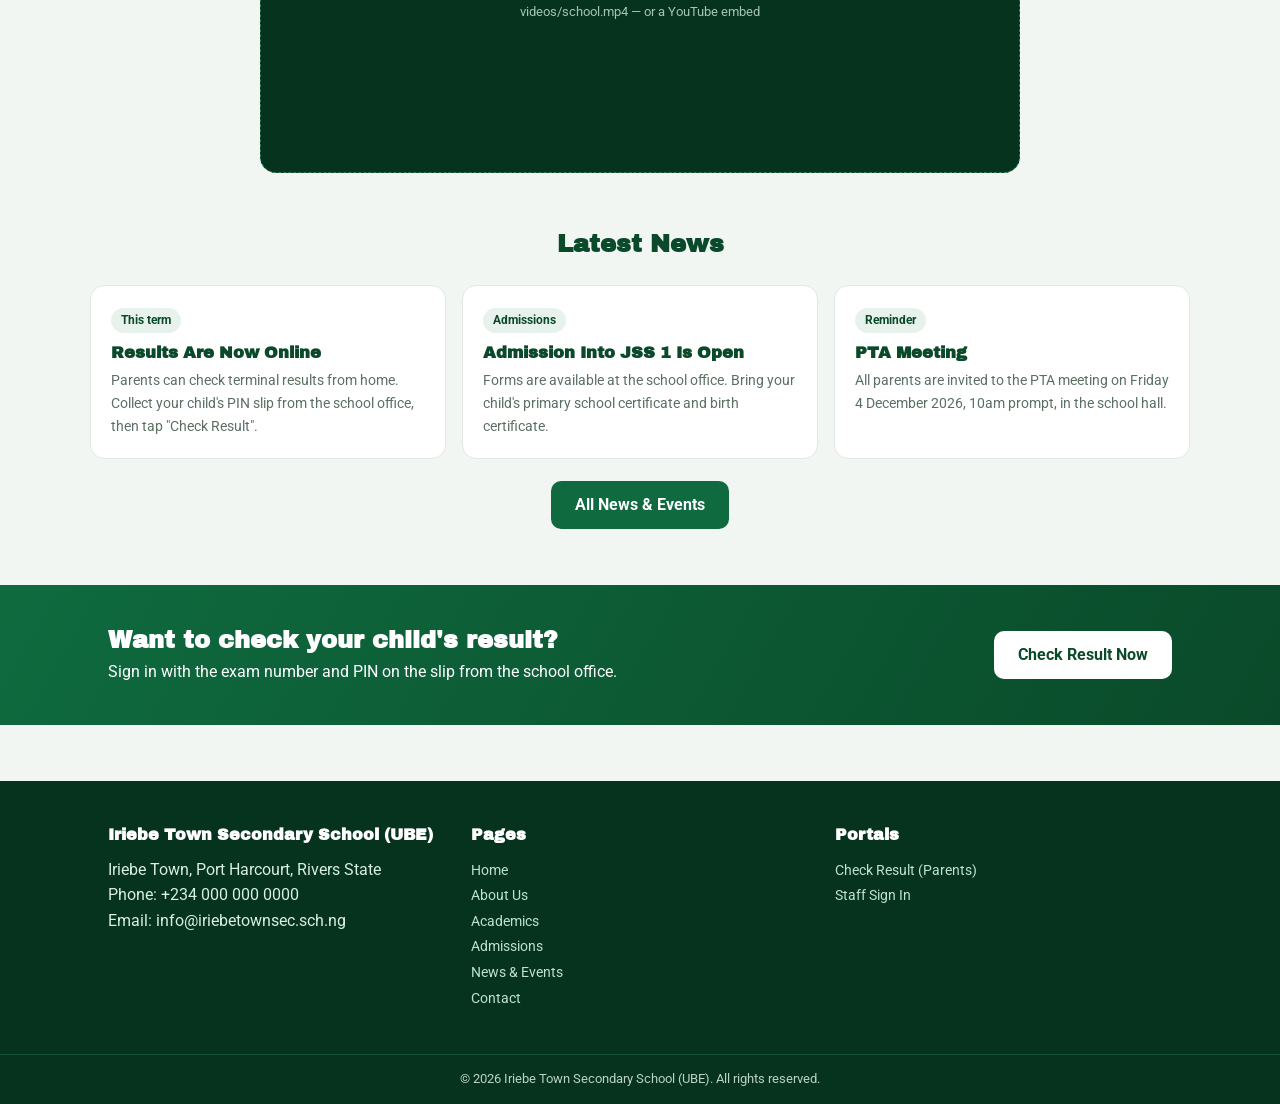
==== commit 1e28fe67: "Replace brand logo text with image" ====
--- a/index.html
+++ b/index.html
@@ -192,7 +192,7 @@
 <header class="site-header">
   <div class="wrap header-row">
     <a class="brand" href="#home" onclick="go('home');return false;">
-      <span class="brand-logo">IT</span>
+      <img class="brand-logo" src="school.png" alt="Iriebe Town Secondary School logo">
       <span class="brand-name"><strong>Iriebe Town Secondary School</strong><span>(UBE), Port Harcourt</span></span>
     </a>
     <button class="nav-toggle" id="navToggle" aria-label="Open menu"><span></span><span></span><span></span></button>
@@ -530,4 +530,4 @@
 }
 </script>
 </body>
-</html>+</html>
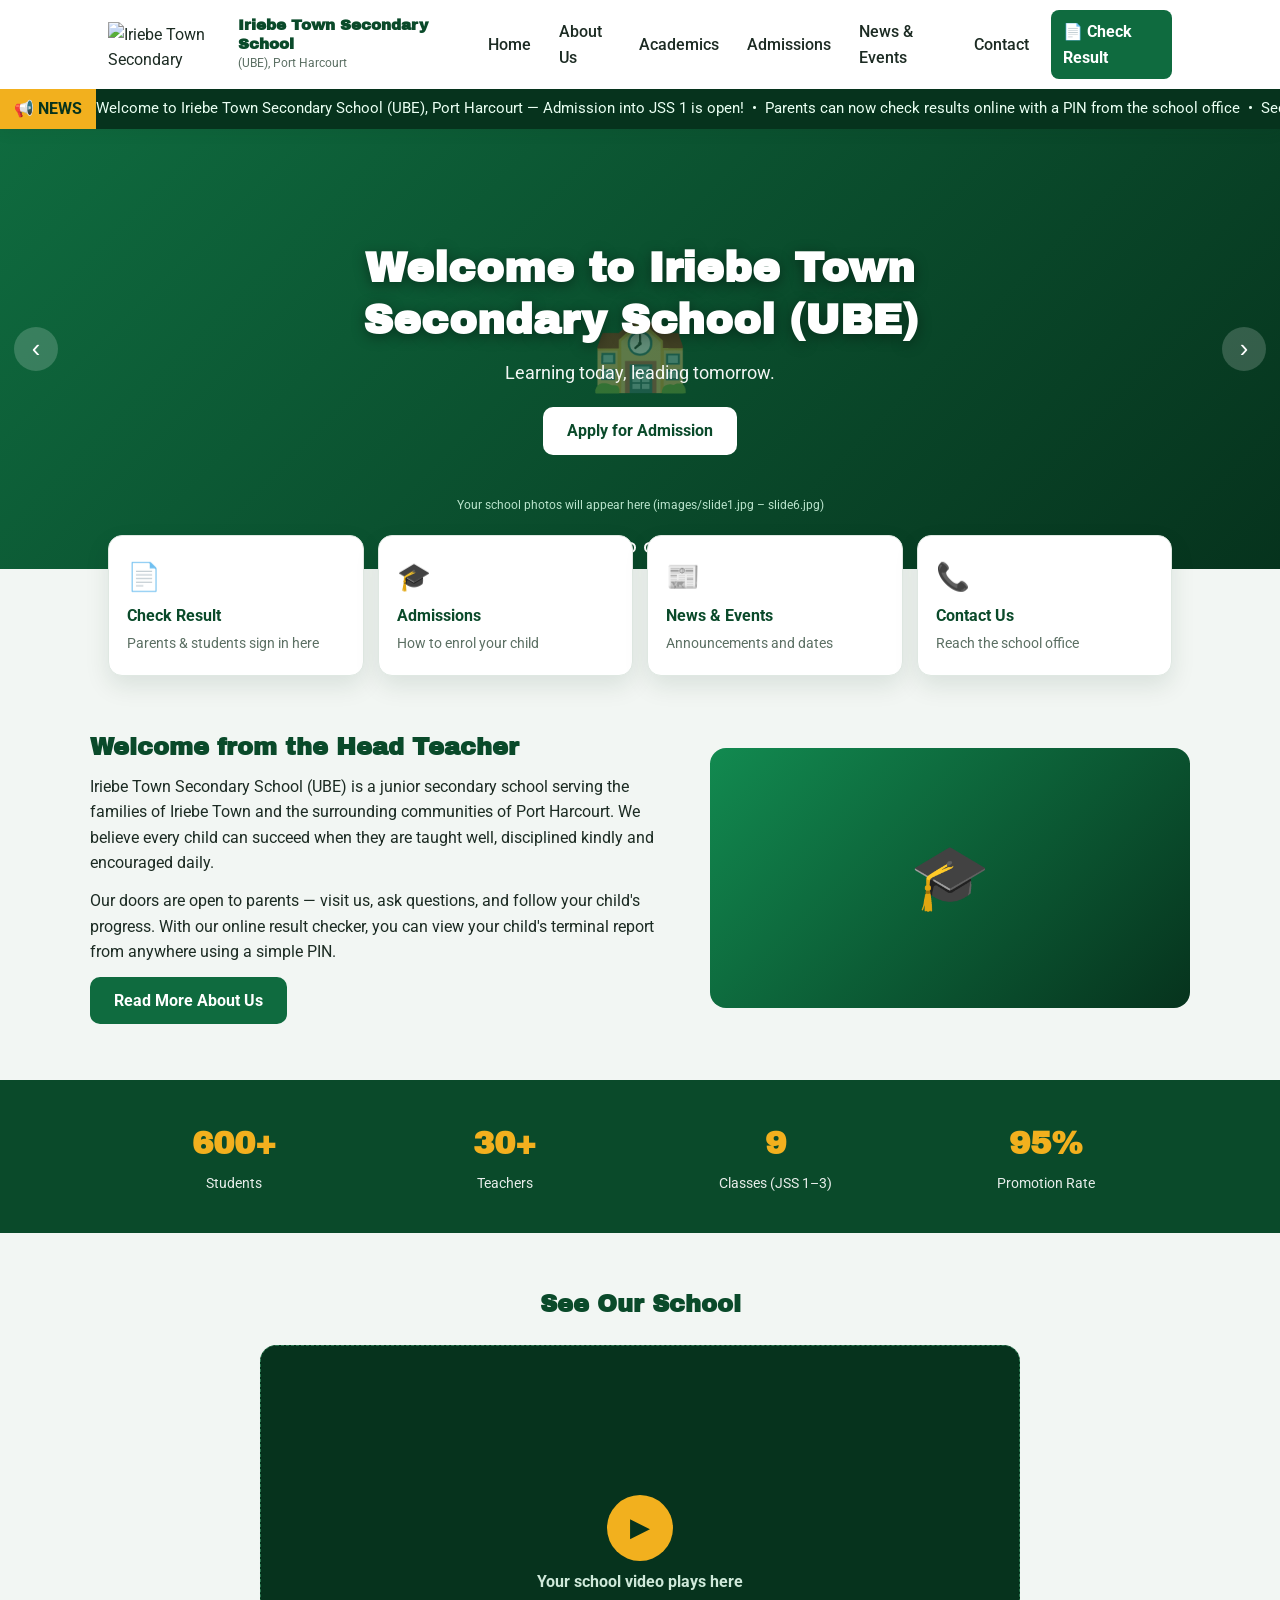
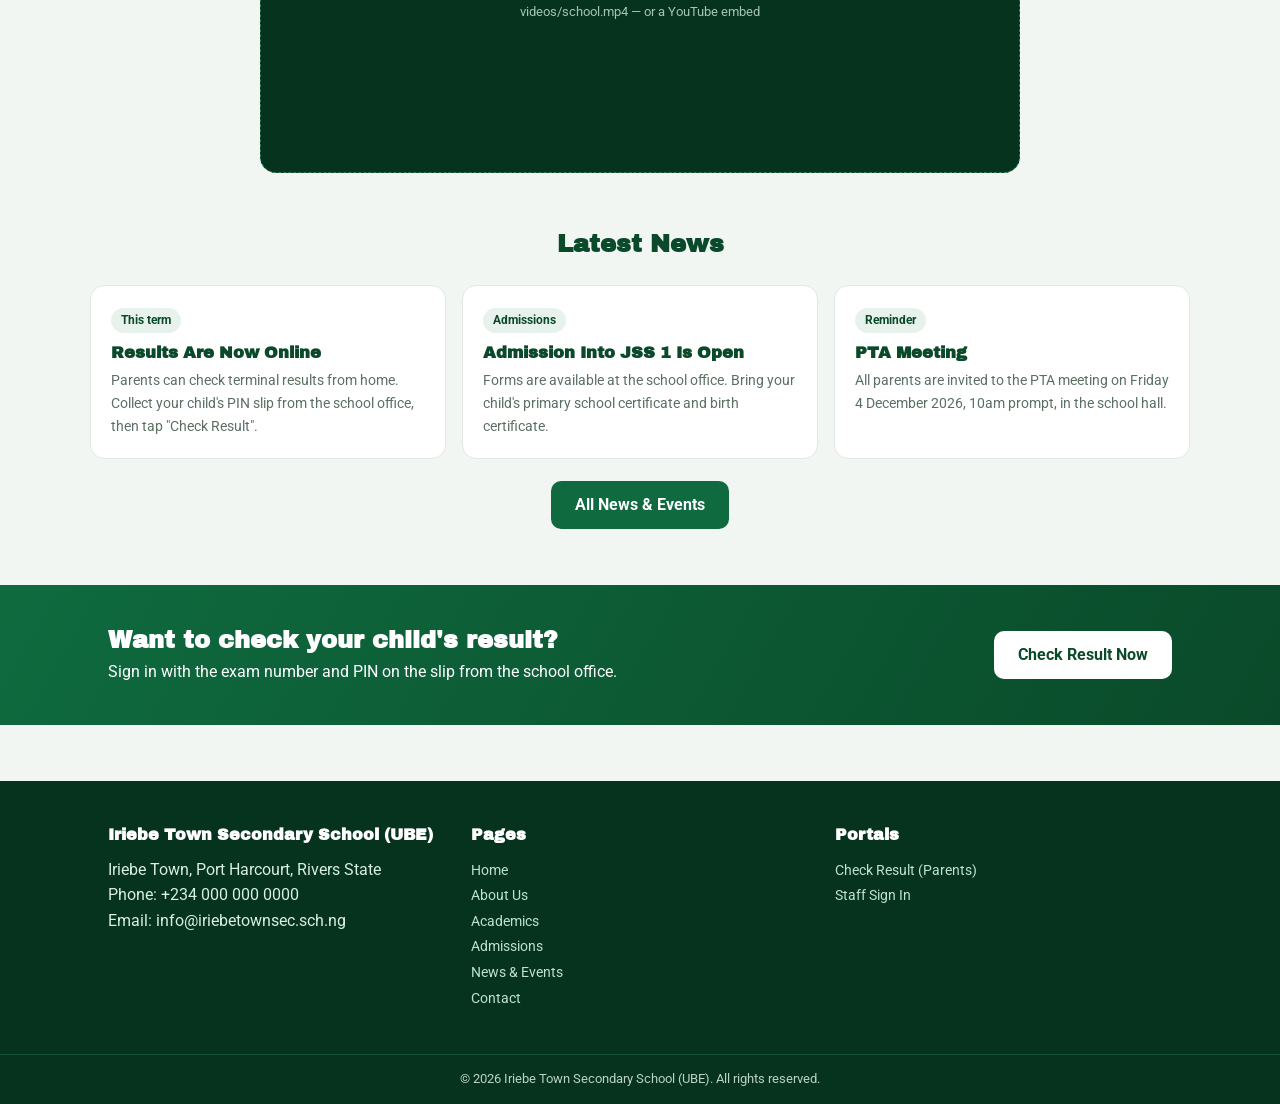
==== commit 4e5f35a0: "Refactor brand logo styles in index.html" ====
--- a/index.html
+++ b/index.html
@@ -27,7 +27,15 @@
   .site-header{position:sticky;top:0;z-index:50;background:#fff;box-shadow:0 2px 14px rgba(6,51,29,.10)}
   .header-row{display:flex;align-items:center;justify-content:space-between;gap:14px;padding-top:10px;padding-bottom:10px}
   .brand{display:flex;align-items:center;gap:10px;text-decoration:none;color:var(--ink)}
-  .brand-logo{width:46px;height:46px;border-radius:50%;background:linear-gradient(135deg,var(--green),var(--green-dark));display:flex;align-items:center;justify-content:center;color:#fff;font-family:'Archivo Black';font-size:1.1rem;flex:0 0 46px}
+  .brand-logo{
+  width:auto;
+  height:46px;
+  max-width:120px;
+  object-fit:contain;
+  border-radius:0;
+  background:none;
+  display:block;
+}
   .brand-name{display:flex;flex-direction:column}
   .brand-name strong{font-size:.95rem;color:var(--green-dark)}
   .brand-name span{font-size:.72rem;color:var(--muted)}
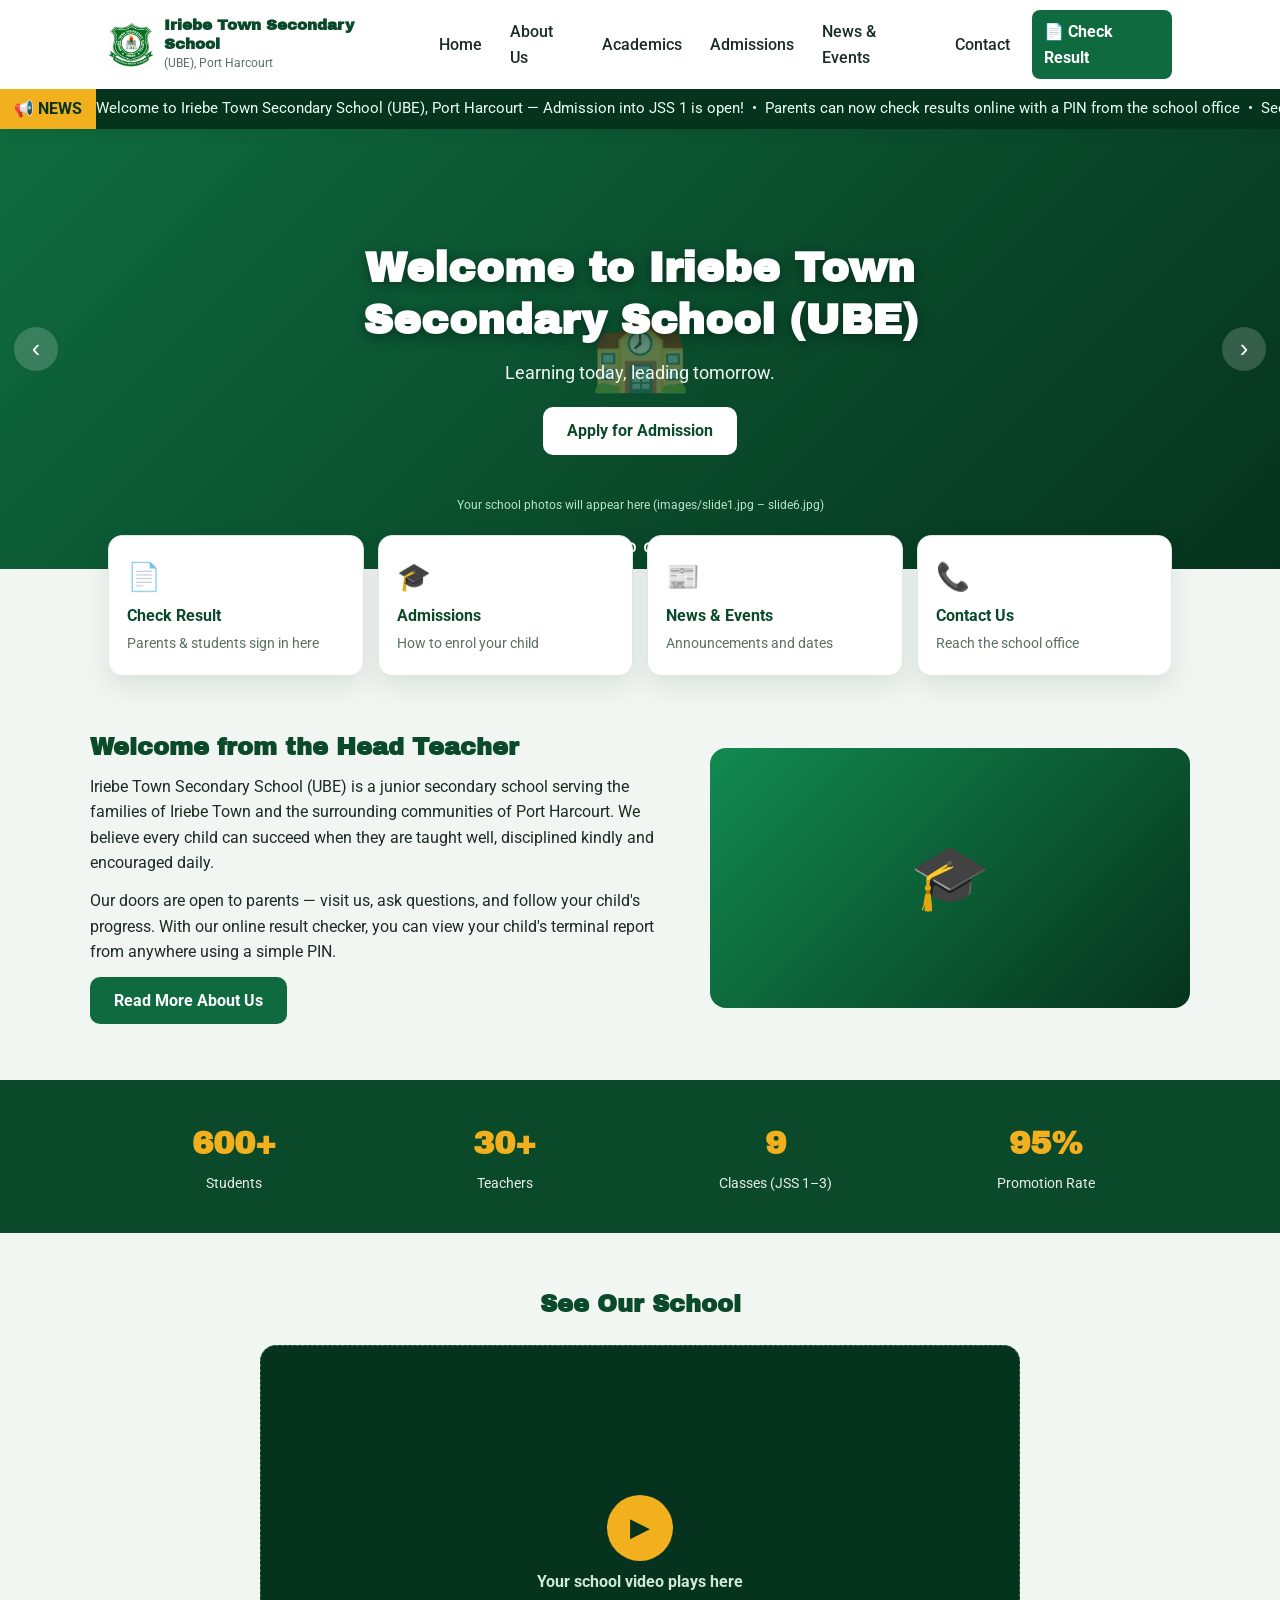
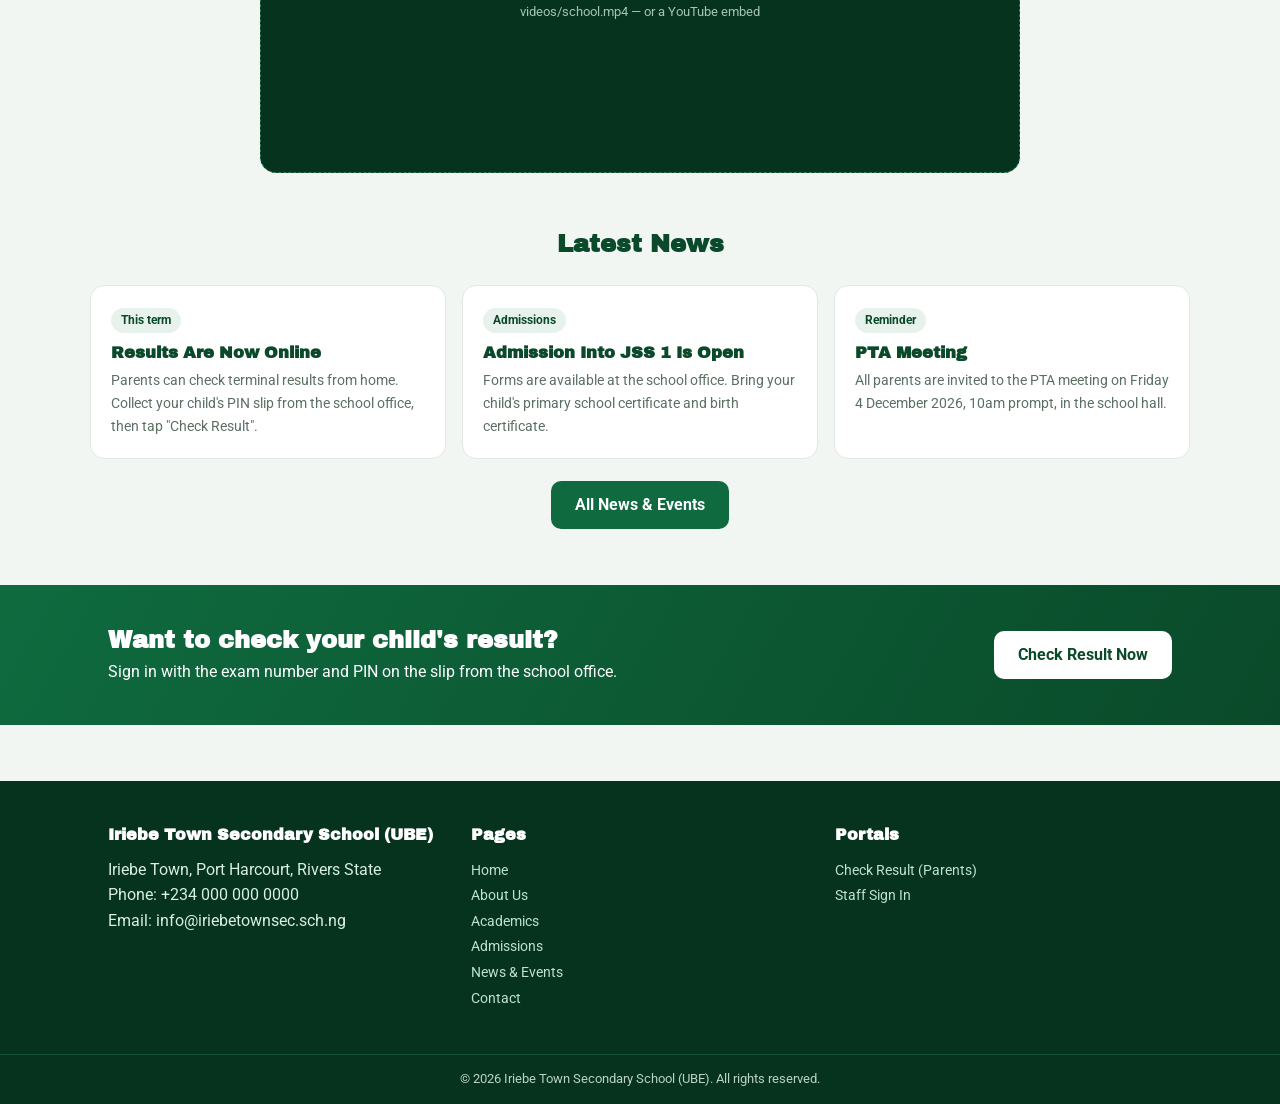
==== commit 6d91952b: "Update logo image source path in index.html" ====
--- a/index.html
+++ b/index.html
@@ -200,7 +200,7 @@
 <header class="site-header">
   <div class="wrap header-row">
     <a class="brand" href="#home" onclick="go('home');return false;">
-      <img class="brand-logo" src="school.png" alt="Iriebe Town Secondary School logo">
+      <img class="brand-logo" src="images/school.png" alt="Iriebe Town Secondary School logo">
       <span class="brand-name"><strong>Iriebe Town Secondary School</strong><span>(UBE), Port Harcourt</span></span>
     </a>
     <button class="nav-toggle" id="navToggle" aria-label="Open menu"><span></span><span></span><span></span></button>
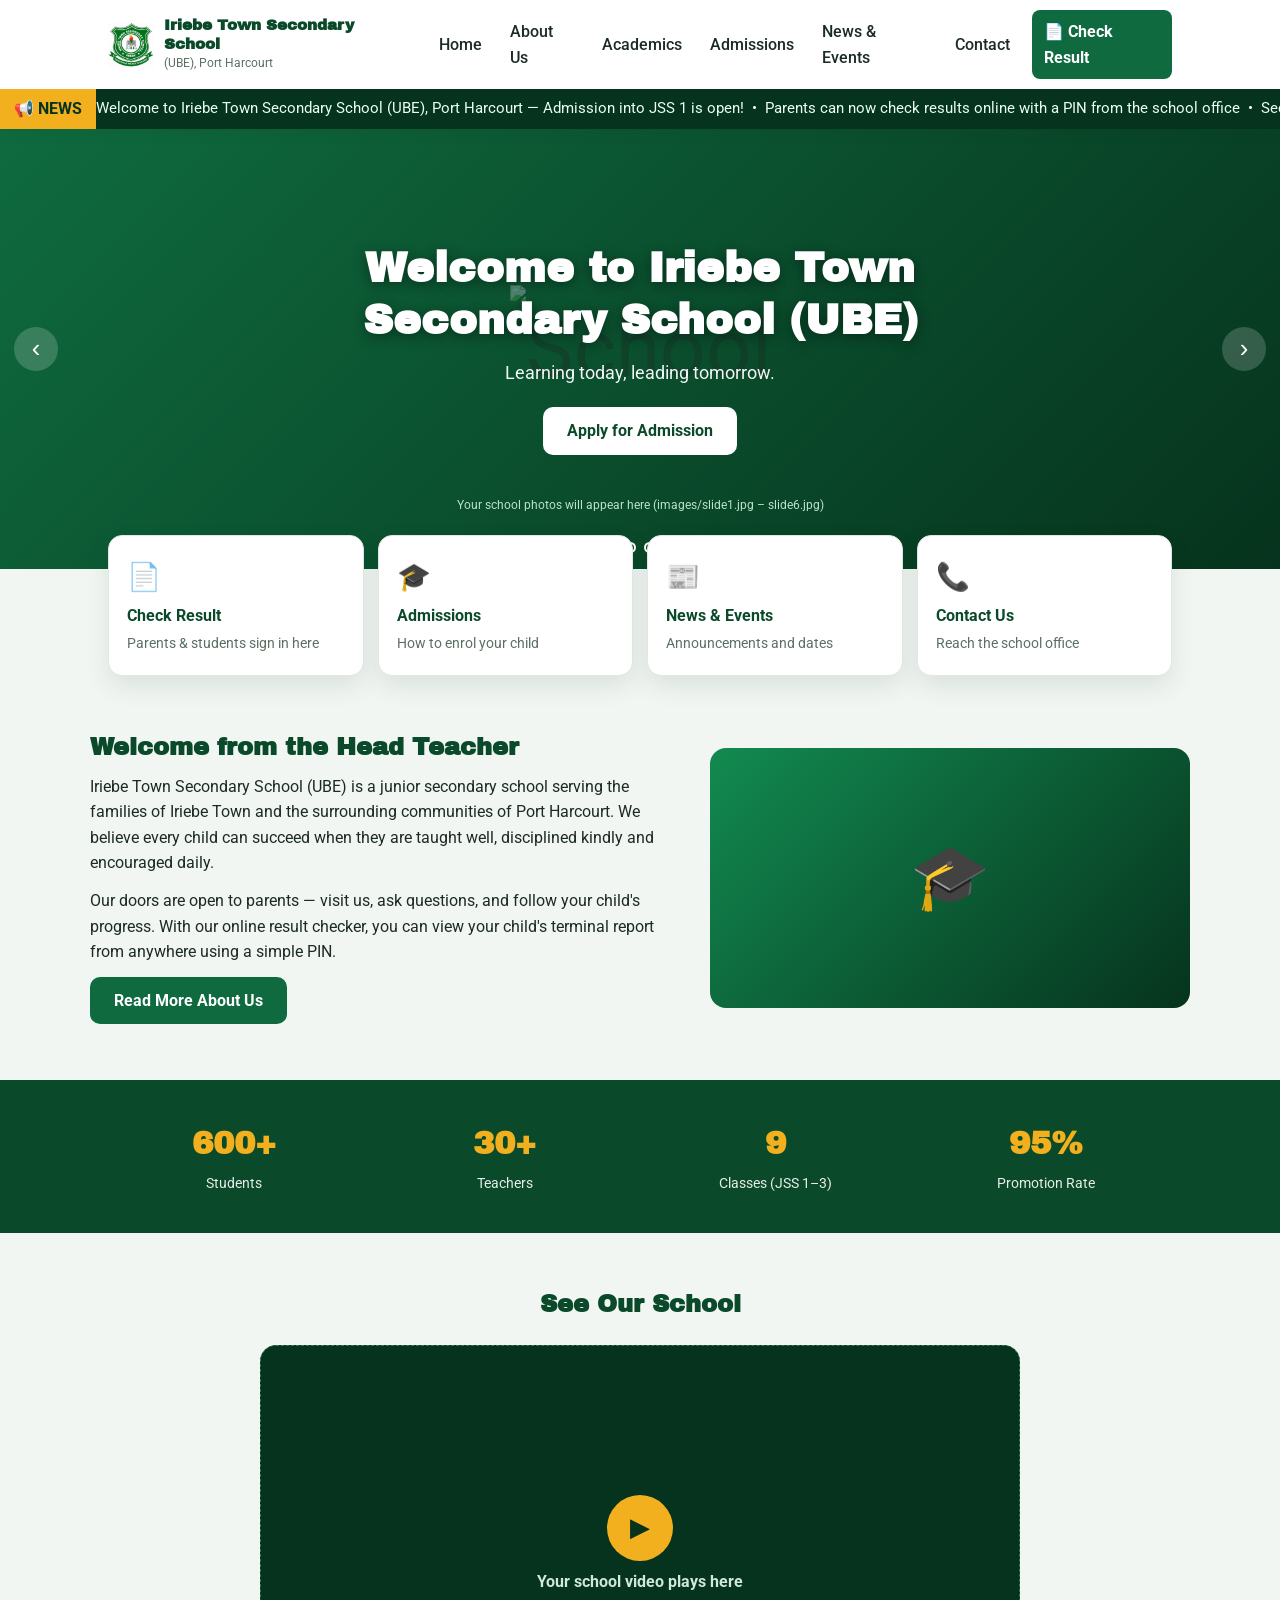
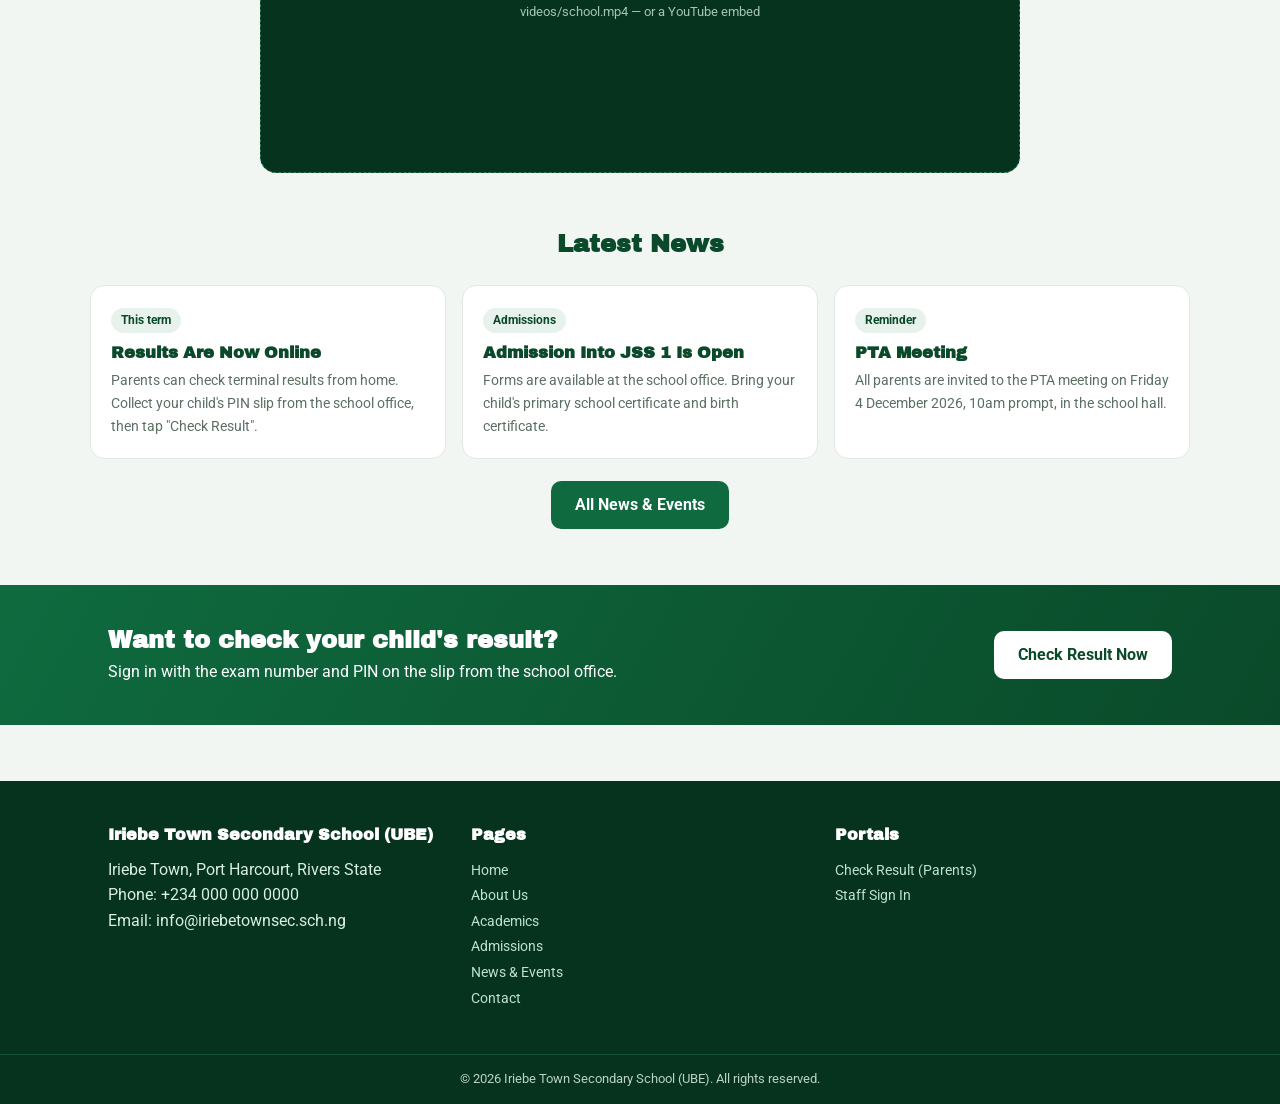
==== commit 6da4f8aa: "Update slider content in index.html" ====
--- a/index.html
+++ b/index.html
@@ -225,7 +225,7 @@
 <!-- ================= PAGE: HOME ================= -->
 <main class="page on" id="pg-home">
   <section class="slider" id="slider">
-    <div class="slide is-on"><div class="ph">🏫</div>
+    <div class="slide is-on"><div class="ph"><img src="images/slide1.jpg" alt="School"> </div>
       <div class="slide-caption"><h1>Welcome to Iriebe Town Secondary School (UBE)</h1><p>Learning today, leading tomorrow.</p><a class="btn btn-light" href="#" onclick="go('admissions');return false;">Apply for Admission</a></div>
     </div>
     <div class="slide"><div class="ph">📚</div>
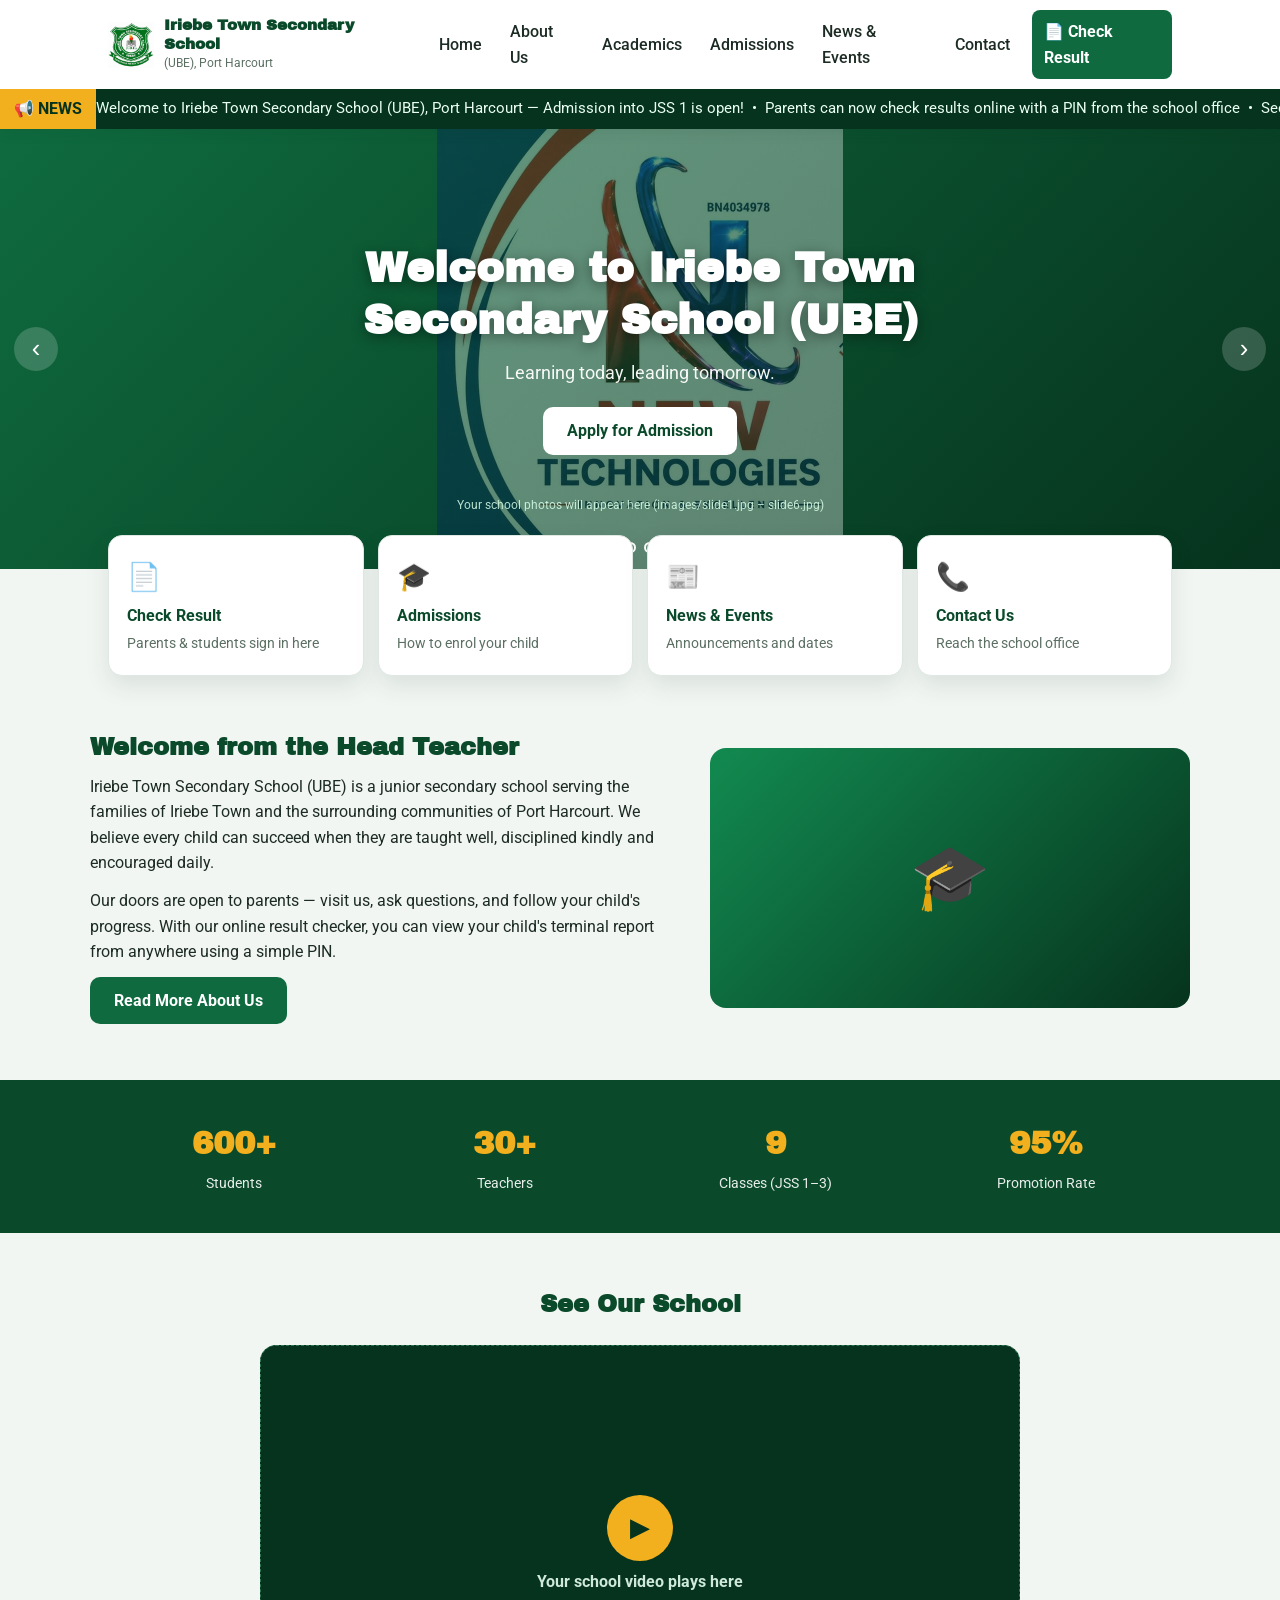
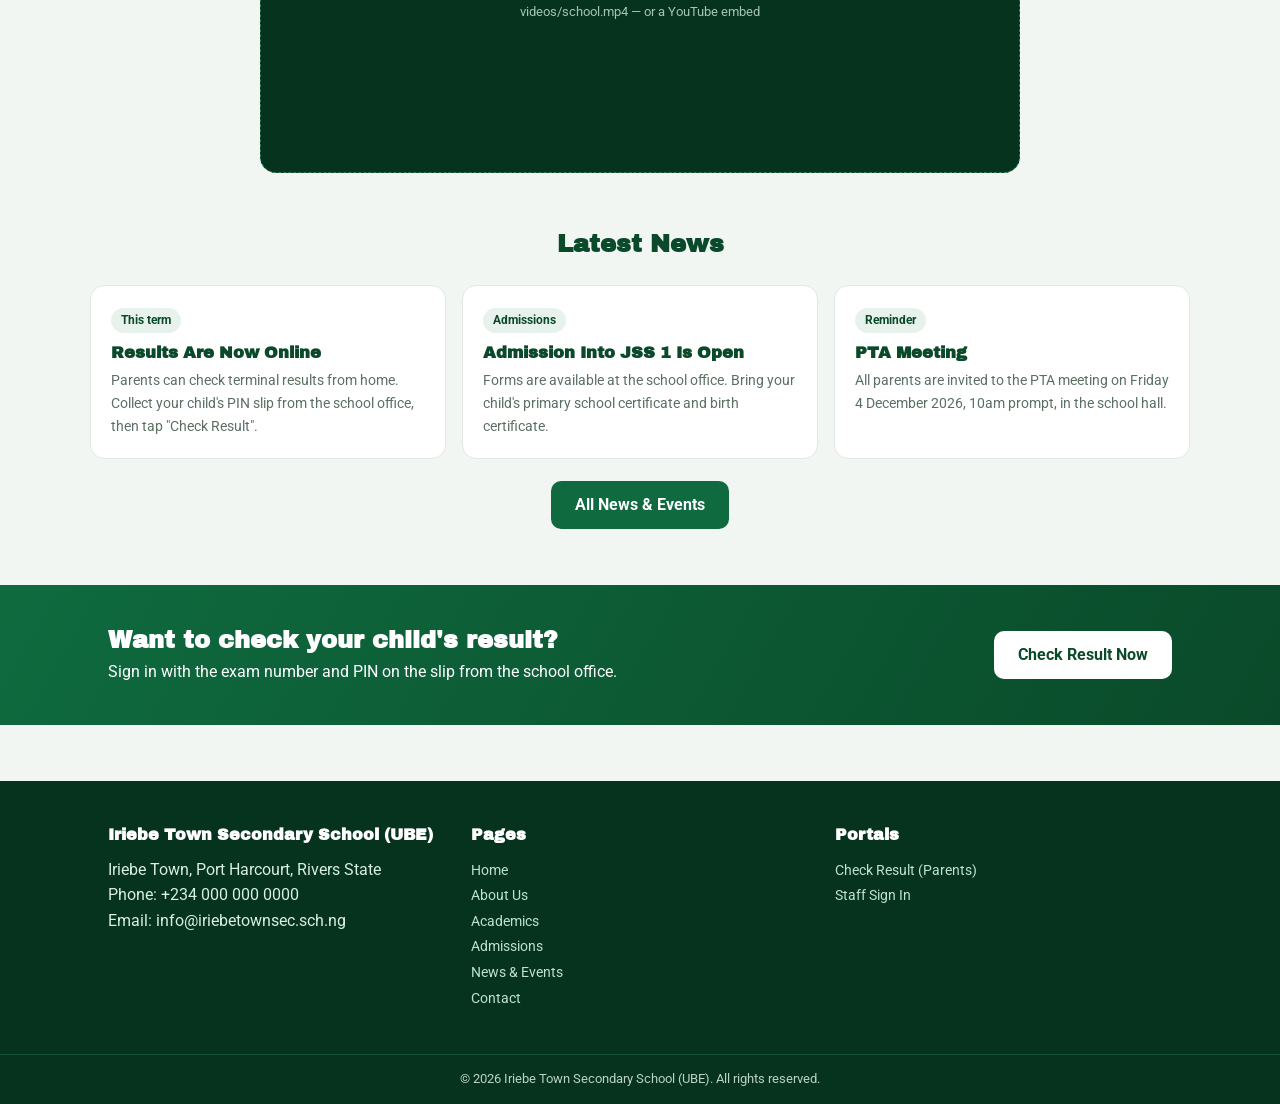
==== commit fc687d10: "Replace placeholder with image in slider" ====
--- a/index.html
+++ b/index.html
@@ -225,10 +225,10 @@
 <!-- ================= PAGE: HOME ================= -->
 <main class="page on" id="pg-home">
   <section class="slider" id="slider">
-    <div class="slide is-on"><div class="ph"><img src="images/slide1.jpg" alt="School"> </div>
+    <div class="slide is-on"><div class="ph"><img src="images/slide1.jpg" alt="School"></div>
       <div class="slide-caption"><h1>Welcome to Iriebe Town Secondary School (UBE)</h1><p>Learning today, leading tomorrow.</p><a class="btn btn-light" href="#" onclick="go('admissions');return false;">Apply for Admission</a></div>
     </div>
-    <div class="slide"><div class="ph">📚</div>
+    <div class="slide"><div class="ph"><img src="images/slide2.jpg" alt="School"></div>
       <div class="slide-caption"><h1>Quality Junior Secondary Education</h1><p>Caring teachers, disciplined students, strong results.</p><a class="btn btn-light" href="#" onclick="go('about');return false;">About Our School</a></div>
     </div>
     <div class="slide"><div class="ph">📄</div>
